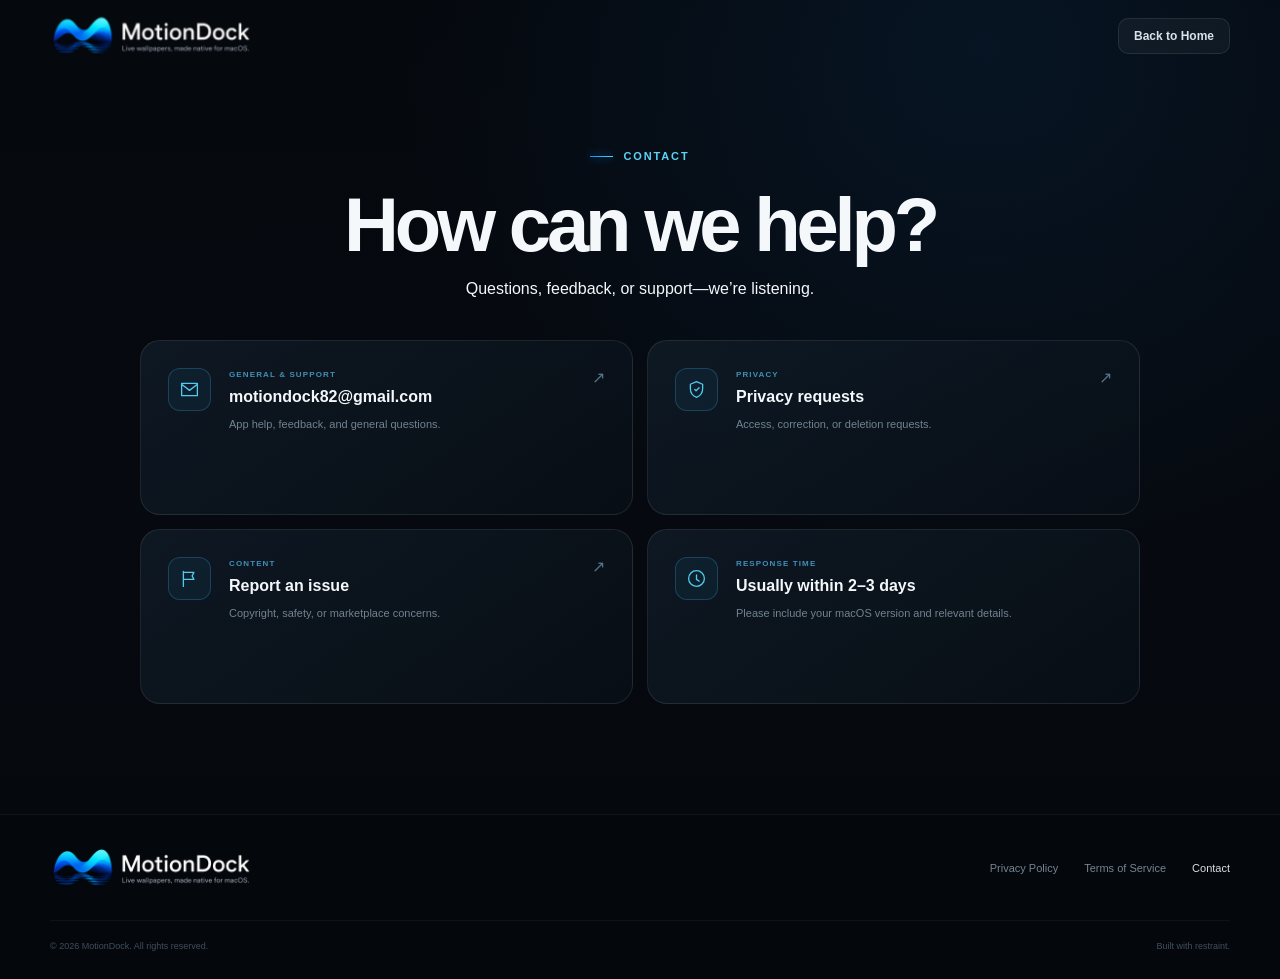
==== site/contact/index.html @ 66cc76e8 "Add MotionDock website" ====
<!doctype html>
<html lang="en">
<head>
  <meta charset="utf-8">
  <meta name="viewport" content="width=device-width, initial-scale=1">
  <meta name="theme-color" content="#05080d">
  <meta name="description" content="Contact MotionDock for support, privacy questions, and marketplace reports.">
  <meta property="og:type" content="website"><meta property="og:site_name" content="MotionDock"><meta property="og:title" content="Contact — MotionDock"><meta property="og:description" content="Get help with MotionDock or contact the team."><meta property="og:image" content="https://gkgk104.github.io/MovingWallpaperMac/assets/brandmark.png"><meta property="og:url" content="https://gkgk104.github.io/MovingWallpaperMac/contact/">
  <link rel="canonical" href="https://gkgk104.github.io/MovingWallpaperMac/contact/">
  <link rel="icon" type="image/png" href="../assets/favicon.png"><link rel="stylesheet" href="../styles.css"><script src="../script.js" defer></script>
  <title>Contact — MotionDock</title>
</head>
<body class="legal-page contact-page">
  <a class="skip-link" href="#main">Skip to content</a>
  <header class="site-header" data-header><nav class="nav shell" aria-label="Primary navigation"><a class="brand" href="../" aria-label="MotionDock home"><img class="brand-wordmark" src="../assets/wordmark.png" width="200" height="40" alt="MotionDock"></a><a class="button button-small button-secondary legal-home" href="../">Back to Home</a></nav></header>
  <main id="main" class="contact-shell shell">
    <header class="legal-hero contact-hero reveal"><p class="eyebrow"><span></span> Contact</p><h1>How can we help?</h1><p>Questions, feedback, or support—we’re listening.</p></header>
    <div class="contact-grid">
      <a class="contact-card reveal" href="mailto:motiondock82@gmail.com?subject=MotionDock%20Support">
        <div class="contact-icon"><svg viewBox="0 0 24 24" aria-hidden="true"><path d="M3 5h18v14H3zM3 6l9 7 9-7"/></svg></div>
        <span><small>GENERAL &amp; SUPPORT</small><b>motiondock82@gmail.com</b><p>App help, feedback, and general questions.</p></span><em>↗</em>
      </a>
      <a class="contact-card reveal" data-reveal-delay="1" href="mailto:motiondock82@gmail.com?subject=MotionDock%20Privacy%20Request">
        <div class="contact-icon"><svg viewBox="0 0 24 24" aria-hidden="true"><path d="M12 3 5 6v5c0 4.7 2.8 8.2 7 10 4.2-1.8 7-5.3 7-10V6l-7-3Zm-2 9 1.5 1.5L15 10"/></svg></div>
        <span><small>PRIVACY</small><b>Privacy requests</b><p>Access, correction, or deletion requests.</p></span><em>↗</em>
      </a>
      <a class="contact-card reveal" href="mailto:motiondock82@gmail.com?subject=MotionDock%20Content%20Report">
        <div class="contact-icon"><svg viewBox="0 0 24 24" aria-hidden="true"><path d="M5 21V4m0 1h12l-2 4 2 4H5"/></svg></div>
        <span><small>CONTENT</small><b>Report an issue</b><p>Copyright, safety, or marketplace concerns.</p></span><em>↗</em>
      </a>
      <div class="contact-card response-card reveal" data-reveal-delay="1">
        <div class="contact-icon"><svg viewBox="0 0 24 24" aria-hidden="true"><path d="M12 21a9 9 0 1 0 0-18 9 9 0 0 0 0 18Zm0-13v5l3 2"/></svg></div>
        <span><small>RESPONSE TIME</small><b>Usually within 2–3 days</b><p>Please include your macOS version and relevant details.</p></span>
      </div>
    </div>
  </main>
  <footer class="site-footer legal-footer"><div class="shell footer-main"><a class="brand" href="../" aria-label="MotionDock home"><img class="brand-wordmark footer-wordmark" src="../assets/wordmark.png" width="180" height="36" alt="MotionDock"></a><nav aria-label="Legal navigation"><a href="../privacy/">Privacy Policy</a><a href="../terms/">Terms of Service</a><a aria-current="page" href="./">Contact</a></nav></div><div class="shell footer-bottom"><span>© <span data-year>2026</span> MotionDock. All rights reserved.</span><span>Built with restraint.</span></div></footer>
</body>
</html>
---- site/styles.css ----
:root {
  color-scheme: dark;
  --bg: #05080d;
  --bg-soft: #09111a;
  --surface: rgba(16, 27, 40, 0.66);
  --surface-strong: rgba(19, 31, 45, 0.92);
  --line: rgba(255, 255, 255, 0.09);
  --line-blue: rgba(72, 195, 255, 0.22);
  --text: #f4f8fb;
  --muted: #90a0af;
  --dim: #667585;
  --blue: #168cff;
  --cyan: #42d9ef;
  --max-width: 1180px;
  --radius: 28px;
  font-family: Inter, ui-sans-serif, -apple-system, BlinkMacSystemFont, "SF Pro Display", "Helvetica Neue", Arial, sans-serif;
  font-synthesis: none;
  text-rendering: optimizeLegibility;
}

* { box-sizing: border-box; }
html { overflow-x: clip; scroll-behavior: smooth; scroll-padding-top: 88px; }
body { margin: 0; overflow-x: clip; background: var(--bg); color: var(--text); }
body::before { content: ""; position: fixed; inset: 0; z-index: -2; pointer-events: none; background: radial-gradient(ellipse at 77% 5%, rgba(17, 120, 214, .11), transparent 37rem), linear-gradient(#05080d, #060a10 55%, #05080d); }
button, a { font: inherit; }
a { color: inherit; }
img, svg { display: block; }
.shell { width: min(calc(100% - 48px), var(--max-width)); margin-inline: auto; }
.section-pad { padding-block: 112px 90px; }
.section { padding-block: 125px; }
.sr-only { position: absolute; width: 1px; height: 1px; padding: 0; margin: -1px; overflow: hidden; clip: rect(0,0,0,0); white-space: nowrap; border: 0; }
.skip-link { position: fixed; top: 12px; left: 12px; z-index: 1000; transform: translateY(-150%); padding: 10px 16px; border-radius: 10px; background: white; color: #06101b; font-weight: 700; text-decoration: none; }
.skip-link:focus { transform: translateY(0); }

.site-header { position: fixed; inset: 0 0 auto; z-index: 50; border-bottom: 1px solid transparent; transition: background .25s, border-color .25s; }
.site-header.scrolled { border-color: var(--line); background: rgba(5, 8, 13, .74); backdrop-filter: blur(22px) saturate(140%); }
.nav { height: 72px; display: flex; align-items: center; justify-content: space-between; }
.brand { display: inline-flex; align-items: center; gap: 11px; color: var(--text); text-decoration: none; font-size: 17px; font-weight: 720; letter-spacing: -.025em; }
.brand img { border-radius: 9px; box-shadow: 0 7px 24px rgba(0, 116, 255, .2); }
.brand .brand-wordmark { width: 200px; height: 40px; object-fit: contain; border-radius: 0; box-shadow: none; }
.nav-links { display: flex; align-items: center; gap: 31px; }
.nav-links > a:not(.button) { color: #9ba8b5; font-size: 13px; font-weight: 560; text-decoration: none; transition: color .2s; }
.nav-links > a:not(.button):hover { color: white; }
.nav-toggle { display: none; width: 42px; height: 42px; border: 0; background: transparent; color: white; }
.nav-toggle span:not(.sr-only) { display: block; width: 19px; height: 1px; margin: 6px auto; background: currentColor; transition: transform .2s; }

.button { display: inline-flex; min-height: 51px; align-items: center; justify-content: center; gap: 10px; padding: 0 21px; border: 1px solid transparent; border-radius: 13px; cursor: pointer; font-size: 14px; font-weight: 650; text-decoration: none; transition: transform .2s, box-shadow .2s, background .2s, border-color .2s; }
.button:hover { transform: translateY(-2px); }
.button:focus-visible, a:focus-visible, summary:focus-visible, button:focus-visible { outline: 3px solid rgba(66, 217, 239, .7); outline-offset: 3px; }
.button svg { width: 18px; fill: currentColor; }
.button-primary { background: linear-gradient(135deg, #087ef2, #14a8f4); color: white; box-shadow: 0 14px 32px rgba(0, 119, 235, .22), inset 0 1px rgba(255,255,255,.2); }
.button-primary:hover { box-shadow: 0 17px 38px rgba(0, 119, 235, .35), inset 0 1px rgba(255,255,255,.22); }
.button-secondary { border-color: var(--line); background: rgba(255,255,255,.045); color: #d8e2ea; backdrop-filter: blur(12px); }
.button-secondary:hover { border-color: rgba(255,255,255,.18); background: rgba(255,255,255,.08); }
.button-light { background: white; color: #08111b; box-shadow: 0 18px 45px rgba(0,0,0,.25); }
.button-small { min-height: 36px; padding-inline: 15px; border-radius: 10px; font-size: 12px; }

.hero { position: relative; min-height: 780px; display: grid; grid-template-columns: .83fr 1.17fr; align-items: center; gap: 22px; }
.hero-glow { position: absolute; z-index: -1; width: 760px; height: 560px; right: -240px; top: 95px; filter: blur(20px); background: radial-gradient(ellipse, rgba(9, 122, 229, .25), rgba(22, 142, 255, .06) 45%, transparent 72%); }
.hero-copy { position: relative; z-index: 3; padding-bottom: 14px; }
.eyebrow { display: flex; align-items: center; gap: 10px; margin: 0 0 24px; color: #5ed3f6; font-size: 11px; font-weight: 750; letter-spacing: .17em; text-transform: uppercase; }
.eyebrow span { width: 23px; height: 1px; background: linear-gradient(90deg, var(--blue), var(--cyan)); box-shadow: 0 0 10px var(--blue); }
h1, h2, h3, p { overflow-wrap: break-word; }
.hero h1 { margin: 0; font-size: clamp(55px, 6.1vw, 83px); line-height: .99; letter-spacing: -.066em; word-spacing: .08em; font-weight: 720; }
.hero-subtitle { margin: 27px 0 32px; color: #a3afba; font-size: 18px; line-height: 1.55; letter-spacing: -.01em; }
.button-row { display: flex; gap: 10px; flex-wrap: wrap; }
.availability { margin: 13px 0 0 2px; color: #566777; font-size: 11px; }

.hero-visual { position: relative; z-index: 1; width: 760px; max-width: 66vw; margin-left: -6px; perspective: 1800px; }
.macbook { position: relative; width: 100%; transform: rotateY(-1deg) rotateX(.3deg); transform-origin: center; transition: transform .45s ease; filter: drop-shadow(0 34px 34px rgba(0,0,0,.45)); }
.macbook:hover { transform: rotateY(0) rotateX(0); }
.macbook-frame { position: relative; width: 100%; aspect-ratio: 1604 / 981; }
.macbook-frame-image { position: absolute; z-index: 1; inset: 0; width: 100%; height: 100%; object-fit: contain; pointer-events: none; }
.macbook-screen { position: absolute; z-index: 2; inset: 5.2% 9.55% 11.4%; overflow: hidden; border-radius: 4px; background: #020304; box-shadow: inset 0 0 0 1px rgba(255,255,255,.025); }
.macbook-screen::before { content: ""; position: absolute; z-index: 5; width: clamp(36px, 9%, 66px); height: clamp(9px, 2.3%, 15px); left: 50%; top: 0; border-radius: 0 0 9px 9px; background: #020304; box-shadow: 0 1px 0 rgba(255,255,255,.035), 0 2px 8px rgba(0,0,0,.3); transform: translateX(-50%); }
.macbook-screen::after { content: ""; position: absolute; z-index: 6; width: 3px; height: 3px; left: 50%; top: 4px; border-radius: 50%; background: #122733; box-shadow: 0 0 4px rgba(47,142,184,.24); transform: translateX(-50%); }
.macbook-screen video { width: 100%; height: 100%; object-fit: cover; background: #061017; }
.screen-sheen { position: absolute; z-index: 2; inset: 0; pointer-events: none; background: linear-gradient(118deg, rgba(255,255,255,.045), transparent 24%, transparent 75%, rgba(33,115,160,.04)); }
.preview-orbit { position: absolute; z-index: -1; border: 1px solid rgba(44, 160, 250, .1); border-radius: 50%; }
.preview-orbit-one { width: 610px; height: 610px; right: -170px; top: -95px; }
.preview-orbit-two { width: 430px; height: 430px; right: -75px; top: -10px; }

.section-heading { max-width: 650px; margin-bottom: 50px; }
.section-heading.centered { margin-inline: auto; text-align: center; }
.section-heading.centered .eyebrow { justify-content: center; }
.section-heading h2, .performance-copy h2, .cta-card h2, .legal-hero h1 { margin: 0; font-size: clamp(41px, 5vw, 64px); line-height: 1.03; letter-spacing: -.055em; font-weight: 680; }
.section-heading > p:last-child, .performance-copy > p { margin: 20px 0 0; color: var(--muted); font-size: 16px; line-height: 1.7; }
.feature-grid { display: grid; grid-template-columns: repeat(2, 1fr); gap: 14px; }
.feature-card { position: relative; min-height: 270px; overflow: hidden; padding: 33px; border: 1px solid var(--line); border-radius: 22px; background: linear-gradient(135deg, rgba(20, 31, 43, .72), rgba(9, 17, 26, .72)); transition: transform .25s, border-color .25s, background .25s; }
.feature-card::after { content: ""; position: absolute; width: 240px; height: 240px; right: -100px; bottom: -130px; border-radius: 50%; background: rgba(0, 129, 241, .1); filter: blur(28px); }
.feature-card:hover { transform: translateY(-4px); border-color: rgba(71, 184, 248, .22); background: linear-gradient(135deg, rgba(22, 36, 50, .82), rgba(9, 18, 28, .78)); }
.feature-icon { display: grid; place-items: center; width: 48px; height: 48px; margin-bottom: 42px; border: 1px solid rgba(72,195,255,.2); border-radius: 13px; background: rgba(13, 117, 196, .11); box-shadow: inset 0 1px rgba(255,255,255,.06); }
.feature-icon svg { width: 23px; fill: none; stroke: #52c7ef; stroke-linecap: round; stroke-linejoin: round; stroke-width: 1.5; }
.feature-card h3 { margin: 0; font-size: 20px; letter-spacing: -.03em; }
.feature-card p { max-width: 400px; margin: 12px 0 0; color: #8595a4; font-size: 13px; line-height: 1.65; }

.how-section { padding-top: 80px; }
.steps { display: grid; grid-template-columns: 1fr 30px 1fr 30px 1fr; align-items: center; gap: 16px; }
.step { min-width: 0; }
.step-number { color: #3698d2; font-size: 9px; font-weight: 700; letter-spacing: .14em; }
.step-visual { position: relative; height: 190px; margin: 14px 0 24px; overflow: hidden; border: 1px solid var(--line); border-radius: 18px; background: linear-gradient(145deg, rgba(17,29,41,.75), rgba(8,14,22,.84)); }
.step h3 { margin: 0 0 8px; font-size: 19px; letter-spacing: -.03em; }
.step > p { margin: 0; color: #7b8c9b; font-size: 12px; line-height: 1.6; }
.step-connector { color: #31536d; font-size: 18px; text-align: center; transform: translateY(-7px); }
.search-pill { width: calc(100% - 32px); height: 30px; display: flex; align-items: center; gap: 8px; margin: 22px 16px 14px; padding: 0 10px; border: 1px solid rgba(255,255,255,.07); border-radius: 7px; background: rgba(255,255,255,.035); color: #5a6b7b; font-size: 8px; }
.result-row { height: 50px; display: flex; align-items: center; gap: 9px; margin: 0 12px 6px; padding: 0 9px; border: 1px solid transparent; border-radius: 8px; }
.result-row.active { border-color: rgba(35, 155, 233, .2); background: rgba(11, 110, 184, .1); }
.result-row > i { width: 40px; height: 27px; border-radius: 5px; background: linear-gradient(145deg,#0d3d62,#0c7fc0); }
.result-row > span { display: grid; gap: 3px; font-size: 7px; }
.result-row small { color: #5e7180; font-size: 6px; }
.result-row em { margin-left: auto; color: #547086; font-style: normal; }
.apply-visual { display: grid; place-items: center; }
.apply-window { width: 78%; padding: 15px; border: 1px solid rgba(255,255,255,.08); border-radius: 11px; background: rgba(4,12,19,.7); box-shadow: 0 20px 45px rgba(0,0,0,.35); text-align: center; }
.apply-window span { display: block; margin-bottom: 14px; color: #93a5b5; font-size: 8px; }
.apply-window button { width: 100%; height: 32px; border: 1px solid rgba(60, 210, 208, .25); border-radius: 7px; background: rgba(33, 185, 176, .12); color: #74e3d8; font-size: 8px; }
.apply-window i { display: inline-grid; place-items: center; width: 14px; height: 14px; margin-right: 5px; border-radius: 50%; background: #29baa9; color: #061713; font-style: normal; }
.click-ring { position: absolute; width: 55px; height: 55px; right: 22px; bottom: 12px; border: 1px solid rgba(70, 205, 245, .24); border-radius: 50%; box-shadow: 0 0 25px rgba(13, 156, 225, .12); }
.enjoy-visual { display: grid; place-items: center; perspective: 700px; }
.mini-desktop { position: relative; width: 80%; height: 116px; overflow: hidden; border: 2px solid #2a3a48; border-radius: 9px; background: linear-gradient(145deg,#071521,#0a2840); box-shadow: 0 20px 35px rgba(0,0,0,.3); transform: rotateY(-6deg); }
.desktop-wave i { position: absolute; width: 125%; height: 90px; top: 18px; left: -10%; border: 14px solid transparent; border-top-color: rgba(20, 167, 244, .6); border-radius: 50%; transform: rotate(-8deg); }
.desktop-wave i:last-child { top: 48px; border-top-color: rgba(40, 218, 232, .25); transform: rotate(7deg); }
.dock { position: absolute; bottom: 7px; left: 50%; display: flex; gap: 4px; padding: 4px; border: 1px solid rgba(255,255,255,.1); border-radius: 5px; background: rgba(255,255,255,.09); transform: translateX(-50%); backdrop-filter: blur(8px); }
.dock span { width: 9px; height: 9px; border-radius: 3px; background: #5d7588; }
.dock span:nth-child(3) { background: #0ca5e9; }

.performance-section { border-block: 1px solid rgba(255,255,255,.045); background: radial-gradient(circle at 25% 50%, rgba(8,108,196,.09), transparent 28rem), rgba(8,13,20,.56); }
.performance-layout { display: grid; grid-template-columns: 1fr 1fr; align-items: center; gap: 110px; }
.performance-visual { position: relative; display: grid; place-items: center; min-height: 490px; }
.silicon-chip { position: relative; z-index: 3; width: 172px; height: 172px; display: flex; flex-direction: column; align-items: center; justify-content: center; border: 1px solid rgba(90, 199, 245, .23); border-radius: 38px; background: linear-gradient(145deg, rgba(18,35,50,.95), rgba(8,16,25,.96)); box-shadow: 0 30px 80px rgba(0,0,0,.48), 0 0 55px rgba(0,132,229,.13), inset 0 1px rgba(255,255,255,.1); }
.silicon-chip::before { content: ""; position: absolute; inset: 9px; border: 1px solid rgba(255,255,255,.06); border-radius: 30px; }
.silicon-chip span { font-size: 28px; }
.silicon-chip b { margin-top: 12px; font-size: 13px; letter-spacing: -.02em; }
.silicon-chip small { margin-top: 4px; color: #42b6e8; font-size: 7px; font-weight: 700; letter-spacing: .12em; text-transform: uppercase; }
.flow-ring { position: absolute; border: 1px solid rgba(48, 164, 232, .14); border-radius: 50%; }
.ring-one { width: 280px; height: 280px; }
.ring-two { width: 390px; height: 390px; border-style: dashed; }
.ring-three { width: 480px; height: 480px; border-color: rgba(48, 164, 232, .07); }
.metric-badge { position: absolute; z-index: 4; display: flex; align-items: center; gap: 8px; padding: 10px 13px; border: 1px solid rgba(255,255,255,.1); border-radius: 10px; background: rgba(10,20,29,.8); box-shadow: 0 17px 35px rgba(0,0,0,.32); backdrop-filter: blur(15px); }
.metric-badge i { width: 7px; height: 7px; border-radius: 50%; background: #46d9b6; box-shadow: 0 0 10px #37d8b3; }
.metric-badge small, .metric-badge b { display: block; }
.metric-badge small { color: #587084; font-size: 6px; letter-spacing: .1em; }
.metric-badge b { margin-top: 2px; font-size: 8px; }
.metric-one { left: 4px; top: 100px; }
.metric-two { right: 0; bottom: 95px; }
.performance-copy > p { max-width: 490px; }
.performance-list { display: grid; gap: 20px; margin: 32px 0 0; padding: 0; list-style: none; }
.performance-list li { display: flex; align-items: flex-start; gap: 13px; }
.performance-list i { display: grid; place-items: center; flex: 0 0 24px; height: 24px; border: 1px solid rgba(54, 197, 234, .22); border-radius: 50%; background: rgba(25,150,205,.08); color: #4ccceb; font-size: 9px; font-style: normal; }
.performance-list b, .performance-list small { display: block; }
.performance-list b { font-size: 14px; }
.performance-list small { margin-top: 5px; color: #6d7f8f; font-size: 11px; }

.faq-section { max-width: 880px; }
.faq-list { border-top: 1px solid var(--line); }
.faq-list details { border-bottom: 1px solid var(--line); }
.faq-list summary { display: flex; align-items: center; justify-content: space-between; gap: 20px; padding: 26px 4px; cursor: pointer; color: #e9f0f5; font-size: 16px; font-weight: 570; list-style: none; }
.faq-list summary::-webkit-details-marker { display: none; }
.faq-list summary span { display: grid; place-items: center; flex: 0 0 27px; height: 27px; border: 1px solid var(--line); border-radius: 50%; color: #5db9df; font-size: 14px; font-weight: 300; transition: transform .2s; }
.faq-list details[open] summary span { transform: rotate(45deg); }
.faq-list details p { max-width: 700px; margin: -7px 0 25px 4px; color: #7f909f; font-size: 13px; line-height: 1.7; }

.cta-section { padding-block: 45px 120px; }
.cta-card { position: relative; overflow: hidden; min-height: 490px; display: flex; flex-direction: column; align-items: center; justify-content: center; padding: 70px 30px; border: 1px solid rgba(80, 186, 248, .2); border-radius: var(--radius); background: linear-gradient(140deg, #07131e, #09263c 52%, #07121c); box-shadow: 0 40px 90px rgba(0,0,0,.25); text-align: center; }
.cta-card > *:not(.cta-wave):not(.cta-brand-wave) { position: relative; z-index: 2; }
.cta-card .cta-brand-wave { position: absolute; z-index: 1; width: min(820px, 90%); max-width: none; left: 50%; bottom: -18%; opacity: .085; mix-blend-mode: screen; transform: translateX(-50%); pointer-events: none; }
.cta-card > img:not(.cta-brand-wave):not(.cta-brandmark) { border-radius: 17px; box-shadow: 0 20px 55px rgba(0,108,225,.35); }
.cta-card .cta-brandmark { width: 150px; height: 100px; object-fit: contain; border-radius: 0; filter: drop-shadow(0 15px 26px rgba(0,116,235,.22)); }
.cta-card h2 { margin-top: 24px; }
.cta-card > p { margin: 15px 0 25px; color: #8fa2b2; font-size: 14px; }
.cta-card .cta-status { margin: 12px 0 0; color: #60788b; font-size: 10px; }
.cta-wave { position: absolute; inset: 0; opacity: .7; background: radial-gradient(ellipse at center, rgba(18,140,222,.16), transparent 45%); }
.cta-wave::before, .cta-wave::after { content: ""; position: absolute; width: 110%; height: 270px; left: -5%; bottom: -165px; border: 34px solid transparent; border-top-color: rgba(20, 158, 240, .22); border-radius: 50%; transform: rotate(-5deg); filter: drop-shadow(0 -10px 30px rgba(13,122,214,.16)); }
.cta-wave::after { bottom: -205px; border-top-color: rgba(48, 211, 229, .14); transform: rotate(4deg); }

.site-footer { border-top: 1px solid rgba(255,255,255,.055); }
.footer-main { min-height: 105px; display: flex; align-items: center; justify-content: space-between; gap: 30px; }
.footer-main nav { display: flex; gap: 26px; }
.footer-main nav a { color: #758594; font-size: 11px; text-decoration: none; }
.footer-main nav a:hover, .footer-main nav a[aria-current="page"] { color: #d7e1e8; }
.footer-bottom { display: flex; justify-content: space-between; padding-block: 20px 28px; border-top: 1px solid rgba(255,255,255,.045); color: #40505f; font-size: 9px; }
.toast { position: fixed; z-index: 100; left: 50%; bottom: 24px; max-width: calc(100% - 40px); padding: 12px 17px; border: 1px solid rgba(255,255,255,.13); border-radius: 11px; background: rgba(14,24,34,.92); color: #dce9f0; box-shadow: 0 18px 48px rgba(0,0,0,.4); opacity: 0; pointer-events: none; transform: translate(-50%, 18px); transition: opacity .25s, transform .25s; backdrop-filter: blur(18px); font-size: 12px; }
.toast.visible { opacity: 1; transform: translate(-50%, 0); }

.legal-page { background: var(--bg); }
.legal-home { margin-left: auto; }
.legal-shell { max-width: 900px; padding-top: 142px; padding-bottom: 110px; }
.contact-shell { max-width: 1000px; padding-top: 150px; padding-bottom: 110px; }
.legal-hero { margin-bottom: 42px; }
.legal-hero h1 { font-size: clamp(48px, 7vw, 76px); }
.legal-lead { max-width: 650px; margin: 22px 0 0; color: #a8b6c1; font-size: 18px; line-height: 1.65; letter-spacing: -.01em; }
.legal-updated { margin: 12px 0 0; color: var(--muted); font-size: 13px; }
.legal-card { padding: 0; border: 0; background: transparent; box-shadow: none; }
.legal-card .legal-summary { margin: 0 0 64px; padding: 27px 29px; border: 1px solid var(--line-blue); border-radius: 18px; background: linear-gradient(145deg, rgba(18, 57, 83, .34), rgba(9, 23, 35, .72)); box-shadow: 0 24px 70px rgba(0,0,0,.2), inset 0 1px rgba(255,255,255,.035); color: #b9c8d2 !important; font-size: 16px !important; line-height: 1.7 !important; backdrop-filter: blur(18px); }
.legal-card section { padding-inline: 4px; }
.legal-card section + section { margin-top: 44px; padding-top: 44px; border-top: 1px solid var(--line); }
.legal-card h2 { margin: 0 0 15px; font-size: 22px; letter-spacing: -.025em; }
.legal-card p, .legal-card li { color: #91a0ad; font-size: 15px; line-height: 1.8; }
.legal-card p { margin: 0; }
.legal-card p + p { margin-top: 14px; }
.legal-card ul { margin: 15px 0 0; padding-left: 20px; }
.legal-card li + li { margin-top: 10px; }
.legal-card strong { color: #cbd6dd; }
.legal-card a { color: #52c9ee; text-underline-offset: 3px; }
.legal-footer { background: rgba(3,6,10,.35); }
.contact-shell { max-width: 1000px; min-height: calc(100vh - 208px); }
.contact-hero { text-align: center; }
.contact-hero .eyebrow { justify-content: center; }
.contact-grid { display: grid; grid-template-columns: repeat(2, 1fr); gap: 14px; }
.contact-card { display: flex; align-items: flex-start; gap: 18px; min-height: 175px; padding: 27px; border: 1px solid var(--line); border-radius: 20px; background: linear-gradient(145deg, rgba(18,30,42,.72), rgba(8,15,23,.78)); color: inherit; text-decoration: none; transition: transform .22s, border-color .22s; }
a.contact-card:hover { transform: translateY(-3px); border-color: rgba(76, 191, 242, .23); }
.contact-icon { display: grid; place-items: center; flex: 0 0 43px; height: 43px; border: 1px solid var(--line-blue); border-radius: 12px; background: rgba(26, 145, 207, .08); }
.contact-icon svg { width: 21px; fill: none; stroke: #53c9ed; stroke-width: 1.5; stroke-linecap: round; stroke-linejoin: round; }
.contact-card span { min-width: 0; }
.contact-card small, .contact-card b { display: block; }
.contact-card small { margin: 2px 0 9px; color: #438fb7; font-size: 8px; font-weight: 750; letter-spacing: .14em; }
.contact-card b { font-size: 16px; overflow-wrap: anywhere; }
.contact-card p { margin: 10px 0 0; color: #728391; font-size: 11px; line-height: 1.55; }
.contact-card em { margin-left: auto; color: #52748a; font-style: normal; }

.reveal { opacity: 1; transform: none; }
.js .reveal { opacity: 0; transform: translateY(18px); transition: opacity .7s ease, transform .7s ease; }
.js .reveal.visible { opacity: 1; transform: translateY(0); }

@media (max-width: 1060px) {
  .hero { grid-template-columns: 1fr; padding-top: 150px; text-align: center; }
  .hero-copy .eyebrow, .hero-copy .button-row { justify-content: center; }
  .hero-visual { width: 760px; max-width: 94%; margin: 55px auto 0; text-align: left; }
  .availability { text-align: center; }
  .performance-layout { gap: 55px; }
  .metric-one { left: 12px; }.metric-two { right: 12px; }
}

@media (max-width: 780px) {
  .shell { width: min(calc(100% - 32px), var(--max-width)); }
  .section { padding-block: 92px; }
  .nav-toggle { display: block; }
  .nav-links { position: absolute; inset: 65px 16px auto; display: none; align-items: stretch; gap: 0; padding: 10px; border: 1px solid var(--line); border-radius: 15px; background: rgba(8,14,22,.96); box-shadow: 0 24px 60px rgba(0,0,0,.45); backdrop-filter: blur(24px); }
  .nav-links.open { display: grid; }
  .nav-links > a:not(.button) { padding: 14px 12px; font-size: 14px; }
  .nav-links .button { margin-top: 5px; }
  .nav-toggle[aria-expanded="true"] span:nth-last-child(2) { transform: translateY(3.5px) rotate(45deg); }
  .nav-toggle[aria-expanded="true"] span:last-child { transform: translateY(-3.5px) rotate(-45deg); }
  .feature-grid, .performance-layout, .contact-grid { grid-template-columns: 1fr; }
  .steps { grid-template-columns: 1fr; max-width: 480px; margin-inline: auto; gap: 40px; }
  .step-connector { display: none; }
  .step-visual { height: 220px; }
  .performance-visual { order: 2; min-height: 430px; }
  .performance-copy { order: 1; }
  .footer-main { flex-direction: column; align-items: flex-start; justify-content: center; padding-block: 28px; }
  .footer-main nav { flex-wrap: wrap; gap: 18px 24px; }
}

@media (max-width: 560px) {
  .section-pad { padding-block: 128px 65px; }
  .hero { display: block; min-height: auto; }
  .hero h1 { font-size: clamp(48px, 14.7vw, 68px); }
  .hero-subtitle { font-size: 16px; }
  .button-row { flex-direction: column; }
  .button-row .button { width: 100%; }
  .hero-visual { max-width: 100%; margin-top: 65px; }
  .macbook, .macbook:hover { transform: none; }
  .brand .brand-wordmark { width: 174px; height: 35px; }
  .feature-card { min-height: 250px; padding: 27px; }
  .feature-icon { margin-bottom: 36px; }
  .performance-visual { margin-inline: -14px; transform: scale(.84); }
  .ring-three { width: 430px; height: 430px; }
  .cta-section { width: 100%; padding-bottom: 70px; }
  .cta-card { min-height: 470px; border-inline: 0; border-radius: 0; }
  .cta-card h2 { font-size: 42px; }
  .footer-bottom { gap: 20px; }
  .footer-bottom span:last-child { display: none; }
  .legal-shell { padding-top: 112px; padding-bottom: 70px; }
  .contact-shell { padding-top: 125px; padding-bottom: 70px; }
  .legal-hero { margin-bottom: 32px; }
  .legal-hero h1 { font-size: clamp(43px, 13vw, 58px); }
  .legal-lead { margin-top: 18px; font-size: 16px; line-height: 1.6; }
  .legal-updated { margin-top: 10px; font-size: 12px; }
  .legal-card .legal-summary { margin-bottom: 44px; padding: 20px; border-radius: 16px; font-size: 15px !important; }
  .legal-card section { padding-inline: 1px; }
  .legal-card section + section { margin-top: 34px; padding-top: 34px; }
  .legal-card h2 { font-size: 20px; }
  .legal-card p, .legal-card li { font-size: 14px; line-height: 1.75; }
  .legal-page .site-header .brand-wordmark { width: min(158px, 45vw); height: auto; }
  .legal-home { min-height: 34px; padding-inline: 11px; }
  .contact-card { min-height: 160px; padding: 22px 18px; gap: 14px; }
}

@media (prefers-reduced-motion: reduce) {
  html { scroll-behavior: auto; }
  *, *::before, *::after { animation-duration: .01ms !important; animation-iteration-count: 1 !important; transition-duration: .01ms !important; }
  .reveal { opacity: 1; transform: none; }
}
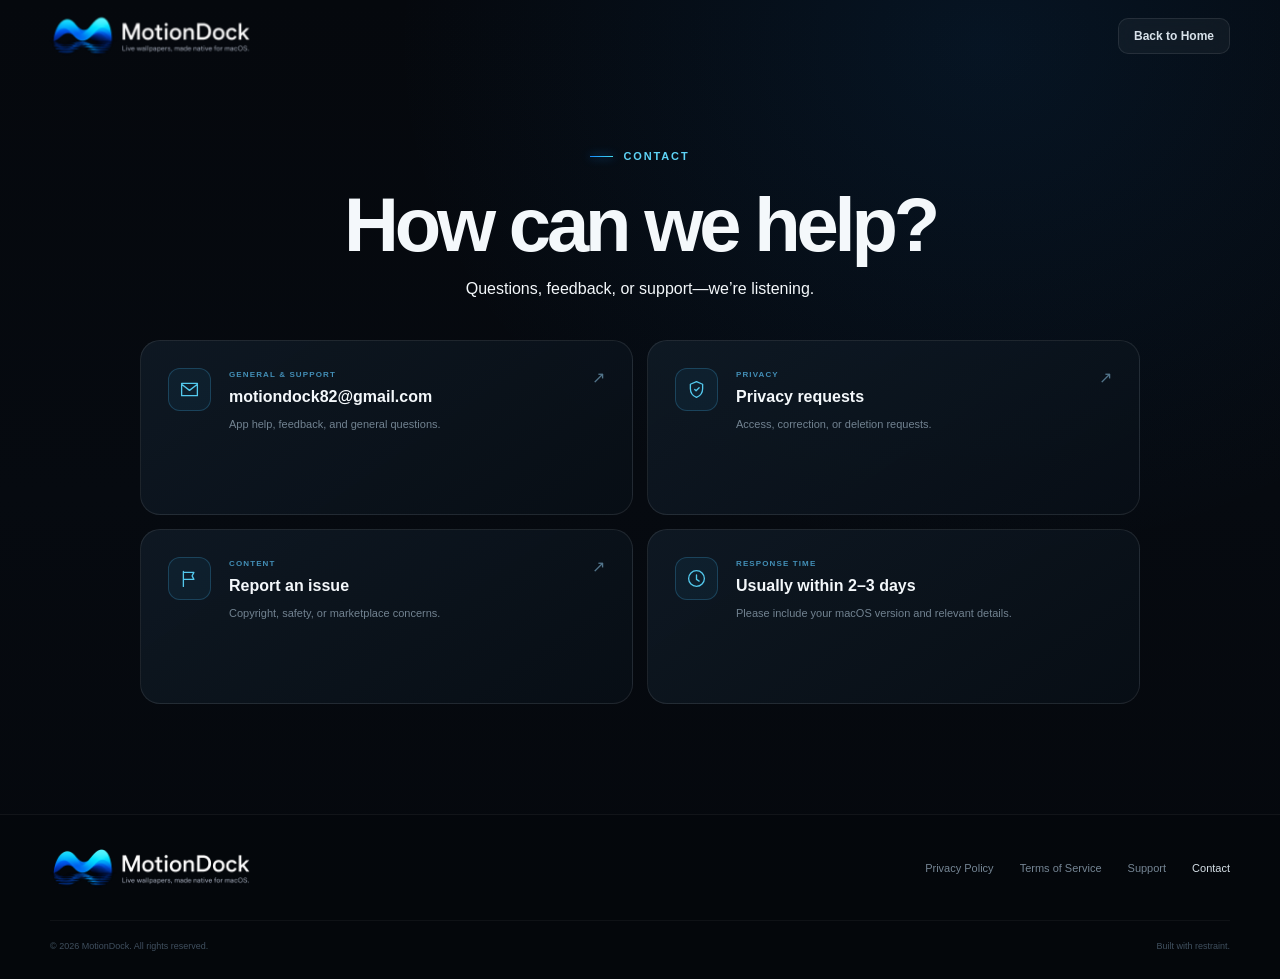
==== commit bd61e559: "Add MotionDock support page" ====
--- a/site/contact/index.html
+++ b/site/contact/index.html
@@ -34,6 +34,6 @@
       </div>
     </div>
   </main>
-  <footer class="site-footer legal-footer"><div class="shell footer-main"><a class="brand" href="../" aria-label="MotionDock home"><img class="brand-wordmark footer-wordmark" src="../assets/wordmark.png" width="180" height="36" alt="MotionDock"></a><nav aria-label="Legal navigation"><a href="../privacy/">Privacy Policy</a><a href="../terms/">Terms of Service</a><a aria-current="page" href="./">Contact</a></nav></div><div class="shell footer-bottom"><span>© <span data-year>2026</span> MotionDock. All rights reserved.</span><span>Built with restraint.</span></div></footer>
+  <footer class="site-footer legal-footer"><div class="shell footer-main"><a class="brand" href="../" aria-label="MotionDock home"><img class="brand-wordmark footer-wordmark" src="../assets/wordmark.png" width="180" height="36" alt="MotionDock"></a><nav aria-label="Legal navigation"><a href="../privacy/">Privacy Policy</a><a href="../terms/">Terms of Service</a><a href="../support/">Support</a><a aria-current="page" href="./">Contact</a></nav></div><div class="shell footer-bottom"><span>© <span data-year>2026</span> MotionDock. All rights reserved.</span><span>Built with restraint.</span></div></footer>
 </body>
 </html>
